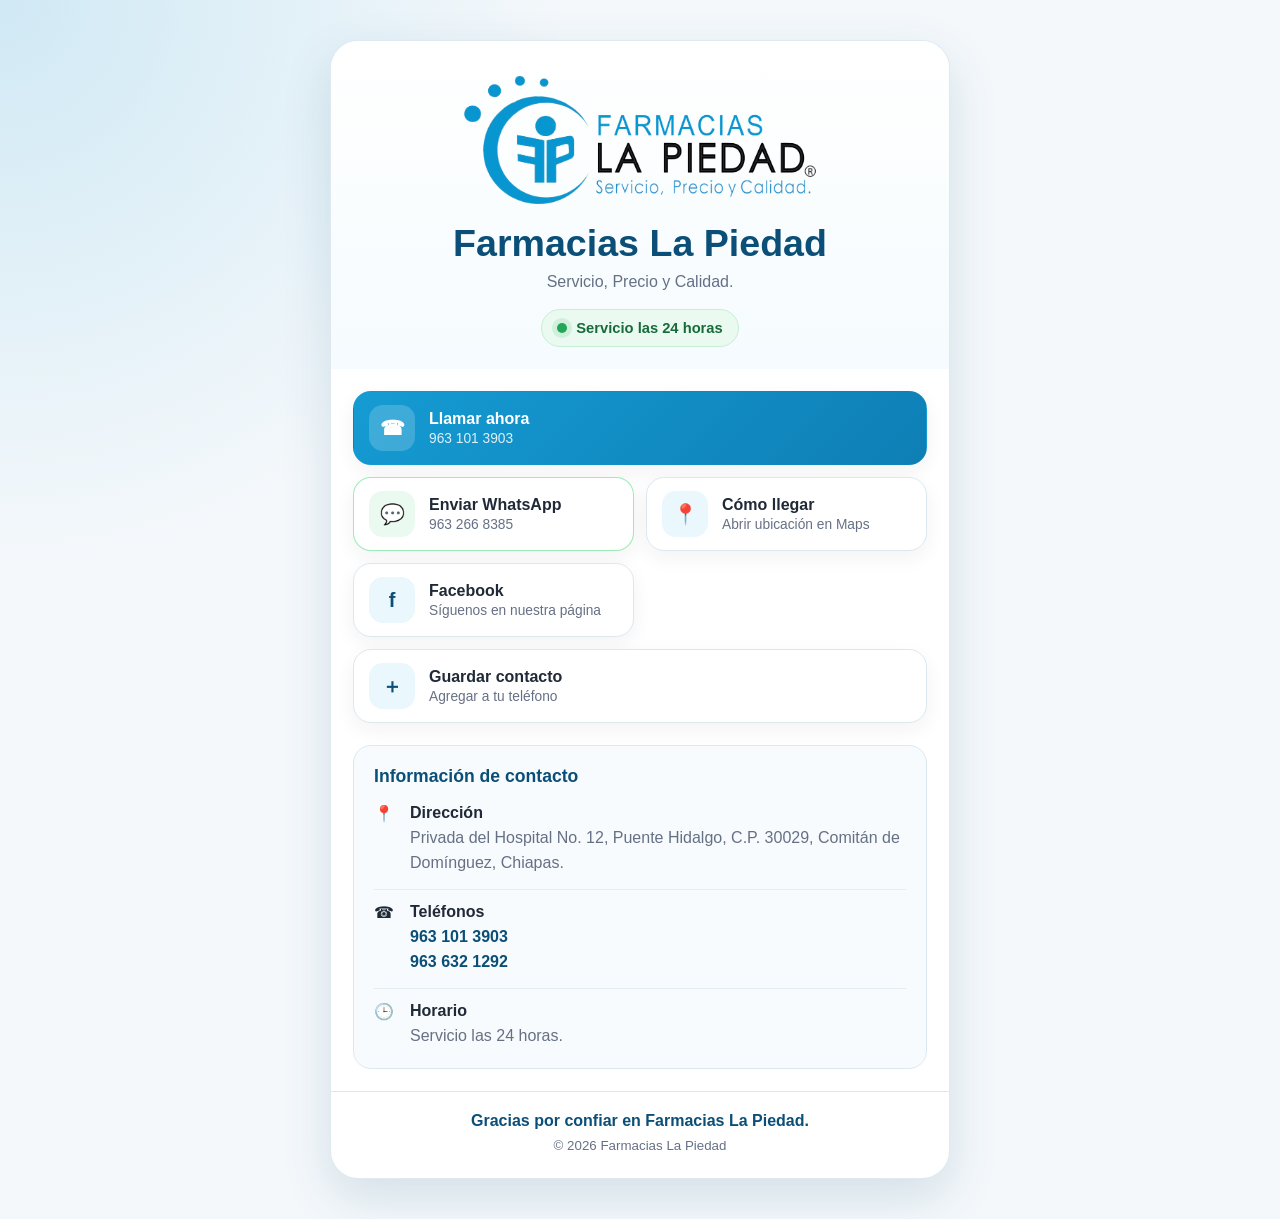
==== index.html @ 07b2859d "Agregar diseño base para la tarjeta digital" ====
<!DOCTYPE html>
<html lang="es">
<head>
    <meta charset="UTF-8">
    <meta name="viewport" content="width=device-width, initial-scale=1.0">

    <title>Farmacias La Piedad | Tarjeta digital</title>
    <meta name="description" content="Información de contacto de Farmacias La Piedad. Servicio las 24 horas en Comitán de Domínguez, Chiapas.">
    <meta name="theme-color" content="#159bd3">

    <link rel="stylesheet" href="css/estilos.css">
</head>
<body>
    <main class="pagina">
        <article class="tarjeta" aria-labelledby="nombre-negocio">
            <header class="encabezado">
                <img
                    class="logotipo"
                    src="img/logo.png"
                    alt="Logotipo de Farmacias La Piedad"
                >

                <h1 id="nombre-negocio">Farmacias La Piedad</h1>
                <p class="eslogan">Servicio, Precio y Calidad.</p>

                <div class="estado" aria-label="Servicio disponible las 24 horas">
                    <span class="estado__punto" aria-hidden="true"></span>
                    Servicio las 24 horas
                </div>
            </header>

            <section class="acciones" aria-label="Opciones de contacto">
                <a class="accion accion--principal" href="tel:+529631013903">
                    <span class="accion__icono" aria-hidden="true">☎</span>
                    <span>
                        <strong>Llamar ahora</strong>
                        <small>963 101 3903</small>
                    </span>
                </a>

                <a
                    class="accion accion--whatsapp"
                    href="https://wa.me/529632668385?text=Hola%2C%20quisiera%20solicitar%20informaci%C3%B3n."
                    target="_blank"
                    rel="noopener noreferrer"
                >
                    <span class="accion__icono" aria-hidden="true">💬</span>
                    <span>
                        <strong>Enviar WhatsApp</strong>
                        <small>963 266 8385</small>
                    </span>
                </a>

                <a
                    class="accion"
                    href="https://www.google.com/maps/search/?api=1&query=Privada%20del%20Hospital%20No.%2012%2C%20Puente%20Hidalgo%2C%2030029%2C%20Comit%C3%A1n%20de%20Dom%C3%ADnguez%2C%20Chiapas"
                    target="_blank"
                    rel="noopener noreferrer"
                >
                    <span class="accion__icono" aria-hidden="true">📍</span>
                    <span>
                        <strong>Cómo llegar</strong>
                        <small>Abrir ubicación en Maps</small>
                    </span>
                </a>

                <a
                    class="accion"
                    href="https://www.facebook.com/profile.php?id=100057173452224"
                    target="_blank"
                    rel="noopener noreferrer"
                >
                    <span class="accion__icono" aria-hidden="true">f</span>
                    <span>
                        <strong>Facebook</strong>
                        <small>Síguenos en nuestra página</small>
                    </span>
                </a>

                <a class="accion" href="contacto/FarmaciasLaPiedad.vcf" download>
                    <span class="accion__icono" aria-hidden="true">＋</span>
                    <span>
                        <strong>Guardar contacto</strong>
                        <small>Agregar a tu teléfono</small>
                    </span>
                </a>
            </section>

            <section class="informacion" aria-labelledby="titulo-informacion">
                <h2 id="titulo-informacion">Información de contacto</h2>

                <div class="dato">
                    <span aria-hidden="true">📍</span>
                    <div>
                        <strong>Dirección</strong>
                        <p>Privada del Hospital No. 12, Puente Hidalgo, C.P. 30029, Comitán de Domínguez, Chiapas.</p>
                    </div>
                </div>

                <div class="dato">
                    <span aria-hidden="true">☎</span>
                    <div>
                        <strong>Teléfonos</strong>
                        <p>
                            <a href="tel:+529631013903">963 101 3903</a><br>
                            <a href="tel:+529636321292">963 632 1292</a>
                        </p>
                    </div>
                </div>

                <div class="dato">
                    <span aria-hidden="true">🕒</span>
                    <div>
                        <strong>Horario</strong>
                        <p>Servicio las 24 horas.</p>
                    </div>
                </div>
            </section>

            <footer class="pie">
                <p>Gracias por confiar en Farmacias La Piedad.</p>
                <small>&copy; <span id="anio"></span> Farmacias La Piedad</small>
            </footer>
        </article>
    </main>

    <script src="js/app.js"></script>
</body>
</html>
---- css/estilos.css ----
/* ==========================================
   TARJETA DIGITAL - FARMACIAS LA PIEDAD
   Diseño mobile first
   ========================================== */

:root {
    --azul-principal: #159bd3;
    --azul-oscuro: #0b4f78;
    --azul-suave: #eaf7fd;
    --fondo: #f4f8fb;
    --blanco: #ffffff;
    --texto: #1f2937;
    --texto-secundario: #667085;
    --verde: #25d366;
    --borde: #dce8ef;
    --sombra: 0 18px 50px rgba(15, 77, 112, 0.14);
    --radio-grande: 28px;
    --radio: 18px;
}

* {
    box-sizing: border-box;
}

html {
    scroll-behavior: smooth;
}

body {
    margin: 0;
    min-height: 100vh;
    font-family: Arial, Helvetica, sans-serif;
    color: var(--texto);
    background:
        radial-gradient(circle at top left, rgba(21, 155, 211, 0.16), transparent 32%),
        var(--fondo);
}

a {
    color: inherit;
}

.pagina {
    width: 100%;
    min-height: 100vh;
    padding: 20px 14px;
    display: grid;
    place-items: center;
}

.tarjeta {
    width: min(100%, 520px);
    overflow: hidden;
    background: var(--blanco);
    border: 1px solid rgba(220, 232, 239, 0.9);
    border-radius: var(--radio-grande);
    box-shadow: var(--sombra);
}

.encabezado {
    padding: 30px 22px 22px;
    text-align: center;
    background: linear-gradient(180deg, #ffffff 0%, #f5fbfe 100%);
}

.logotipo {
    display: block;
    width: min(100%, 360px);
    max-height: 145px;
    margin: 0 auto 18px;
    object-fit: contain;
}

h1 {
    margin: 0;
    color: var(--azul-oscuro);
    font-size: clamp(1.7rem, 6vw, 2.35rem);
    line-height: 1.15;
}

.eslogan {
    margin: 8px 0 18px;
    color: var(--texto-secundario);
    font-size: 1rem;
}

.estado {
    display: inline-flex;
    align-items: center;
    gap: 9px;
    padding: 10px 15px;
    color: #176b3a;
    background: #eafaf0;
    border: 1px solid #c8efd5;
    border-radius: 999px;
    font-size: 0.92rem;
    font-weight: 700;
}

.estado__punto {
    width: 10px;
    height: 10px;
    background: #22a657;
    border-radius: 50%;
    box-shadow: 0 0 0 5px rgba(34, 166, 87, 0.13);
}

.acciones {
    padding: 22px;
    display: grid;
    gap: 12px;
}

.accion {
    min-height: 72px;
    padding: 13px 15px;
    display: flex;
    align-items: center;
    gap: 14px;
    color: var(--texto);
    text-decoration: none;
    background: var(--blanco);
    border: 1px solid var(--borde);
    border-radius: var(--radio);
    box-shadow: 0 7px 20px rgba(31, 41, 55, 0.055);
    transition: transform 180ms ease, box-shadow 180ms ease, border-color 180ms ease;
}

.accion:hover,
.accion:focus-visible {
    transform: translateY(-2px);
    border-color: var(--azul-principal);
    box-shadow: 0 12px 26px rgba(15, 77, 112, 0.12);
    outline: none;
}

.accion__icono {
    width: 46px;
    height: 46px;
    flex: 0 0 46px;
    display: grid;
    place-items: center;
    color: var(--azul-oscuro);
    background: var(--azul-suave);
    border-radius: 14px;
    font-size: 1.25rem;
    font-weight: 800;
}

.accion strong,
.accion small {
    display: block;
}

.accion strong {
    margin-bottom: 3px;
    font-size: 1rem;
}

.accion small {
    color: var(--texto-secundario);
    font-size: 0.86rem;
}

.accion--principal {
    color: var(--blanco);
    background: linear-gradient(135deg, var(--azul-principal), #0e7fb5);
    border-color: transparent;
}

.accion--principal small {
    color: rgba(255, 255, 255, 0.86);
}

.accion--principal .accion__icono {
    color: var(--blanco);
    background: rgba(255, 255, 255, 0.18);
}

.accion--whatsapp {
    border-color: rgba(37, 211, 102, 0.45);
}

.accion--whatsapp .accion__icono {
    color: #117a37;
    background: #eafaf0;
}

.informacion {
    margin: 0 22px 22px;
    padding: 20px;
    background: #f8fbfd;
    border: 1px solid var(--borde);
    border-radius: var(--radio);
}

.informacion h2 {
    margin: 0 0 17px;
    color: var(--azul-oscuro);
    font-size: 1.1rem;
}

.dato {
    display: grid;
    grid-template-columns: 26px 1fr;
    gap: 10px;
    padding: 13px 0;
    border-top: 1px solid #e3edf2;
}

.dato:first-of-type {
    padding-top: 0;
    border-top: 0;
}

.dato:last-of-type {
    padding-bottom: 0;
}

.dato strong {
    display: block;
    margin-bottom: 4px;
}

.dato p {
    margin: 0;
    color: var(--texto-secundario);
    line-height: 1.55;
}

.dato a {
    color: var(--azul-oscuro);
    font-weight: 700;
    text-decoration: none;
}

.pie {
    padding: 20px 22px 24px;
    text-align: center;
    color: var(--texto-secundario);
    border-top: 1px solid var(--borde);
}

.pie p {
    margin: 0 0 6px;
    color: var(--azul-oscuro);
    font-weight: 700;
}

@media (min-width: 700px) {
    .pagina {
        padding: 40px 20px;
    }

    .tarjeta {
        width: min(100%, 620px);
    }

    .acciones {
        grid-template-columns: 1fr 1fr;
    }

    .accion:first-child,
    .accion:last-child {
        grid-column: 1 / -1;
    }
}

@media (prefers-reduced-motion: reduce) {
    * {
        scroll-behavior: auto !important;
        transition: none !important;
    }
}
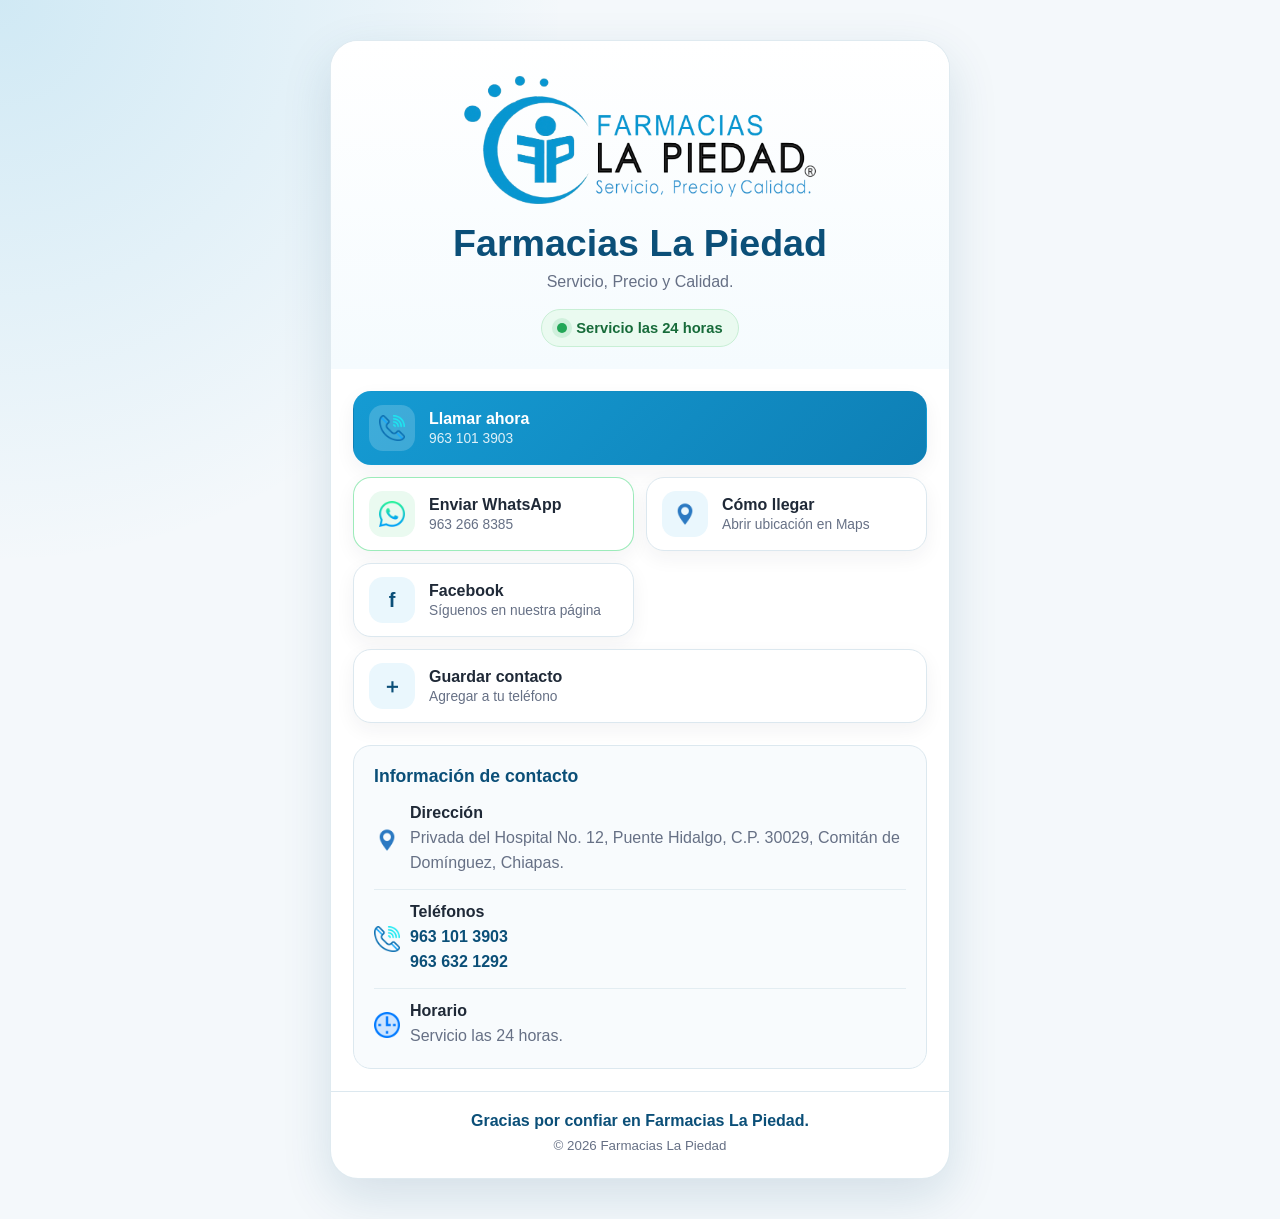
==== commit 742d6aa7: "Actualizar Iconos de la Tarjeta" ====
--- a/index.html
+++ b/index.html
@@ -1,129 +1,192 @@
-<!DOCTYPE html>
+<!doctype html>
 <html lang="es">
-<head>
-    <meta charset="UTF-8">
-    <meta name="viewport" content="width=device-width, initial-scale=1.0">
+  <head>
+    <meta charset="UTF-8" />
+    <meta name="viewport" content="width=device-width, initial-scale=1.0" />
+    <link rel="icon" type="image/png" href="img/favicon.png" />
+    <title>Farmacias La Piedad | Contacto</title>
+    <meta
+      name="description"
+      content="Información de contacto de Farmacias La Piedad. Servicio las 24 horas en Comitán de Domínguez, Chiapas."
+    />
+    <meta name="theme-color" content="#159bd3" />
 
-    <title>Farmacias La Piedad | Tarjeta digital</title>
+
+    <title>Farmacias La Piedad | Contacto </title>
     <meta name="description" content="Información de contacto de Farmacias La Piedad. Servicio las 24 horas en Comitán de Domínguez, Chiapas.">
     <meta name="theme-color" content="#159bd3">
 
     <link rel="stylesheet" href="css/estilos.css">
 </head>
 <body>
+
+    <link rel="stylesheet" href="css/estilos.css" />
+  </head>
+  <body>
+
     <main class="pagina">
-        <article class="tarjeta" aria-labelledby="nombre-negocio">
-            <header class="encabezado">
-                <img
-                    class="logotipo"
-                    src="img/logo.png"
-                    alt="Logotipo de Farmacias La Piedad"
-                >
+      <article class="tarjeta" aria-labelledby="nombre-negocio">
+        <header class="encabezado">
+          <img
+            class="logotipo"
+            src="img/logo.png"
+            alt="Logotipo de Farmacias La Piedad"
+          />
 
-                <h1 id="nombre-negocio">Farmacias La Piedad</h1>
-                <p class="eslogan">Servicio, Precio y Calidad.</p>
+          <h1 id="nombre-negocio">Farmacias La Piedad</h1>
+          <p class="eslogan">Servicio, Precio y Calidad.</p>
 
-                <div class="estado" aria-label="Servicio disponible las 24 horas">
-                    <span class="estado__punto" aria-hidden="true"></span>
-                    Servicio las 24 horas
-                </div>
-            </header>
+          <div class="estado" aria-label="Servicio disponible las 24 horas">
+            <span class="estado__punto" aria-hidden="true"></span>
+            Servicio las 24 horas
+          </div>
+        </header>
 
-            <section class="acciones" aria-label="Opciones de contacto">
-                <a class="accion accion--principal" href="tel:+529631013903">
-                    <span class="accion__icono" aria-hidden="true">☎</span>
-                    <span>
-                        <strong>Llamar ahora</strong>
-                        <small>963 101 3903</small>
-                    </span>
-                </a>
+        <section class="acciones" aria-label="Opciones de contacto">
+          <a class="accion accion--principal" href="tel:+529631013903">
+            <span class="accion__icono" aria-hidden="true">
+              <img
+                src="img/iconos/llamada.png"
+                alt=""
+                class="accion__imagen-icono"
+              />
+            </span>
 
-                <a
-                    class="accion accion--whatsapp"
-                    href="https://wa.me/529632668385?text=Hola%2C%20quisiera%20solicitar%20informaci%C3%B3n."
-                    target="_blank"
-                    rel="noopener noreferrer"
-                >
-                    <span class="accion__icono" aria-hidden="true">💬</span>
-                    <span>
-                        <strong>Enviar WhatsApp</strong>
-                        <small>963 266 8385</small>
-                    </span>
-                </a>
+            <span>
+              <strong>Llamar ahora</strong>
+              <small>963 101 3903</small>
+            </span>
+          </a>
 
-                <a
-                    class="accion"
-                    href="https://www.google.com/maps/search/?api=1&query=Privada%20del%20Hospital%20No.%2012%2C%20Puente%20Hidalgo%2C%2030029%2C%20Comit%C3%A1n%20de%20Dom%C3%ADnguez%2C%20Chiapas"
-                    target="_blank"
-                    rel="noopener noreferrer"
-                >
-                    <span class="accion__icono" aria-hidden="true">📍</span>
-                    <span>
-                        <strong>Cómo llegar</strong>
-                        <small>Abrir ubicación en Maps</small>
-                    </span>
-                </a>
+          <a
+            class="accion accion--whatsapp"
+            href="https://wa.me/529632668385?text=Hola%2C%20quisiera%20solicitar%20informaci%C3%B3n."
+            target="_blank"
+            rel="noopener noreferrer"
+          >
+            <span class="accion__icono" aria-hidden="true">
+              <img
+                src="img/iconos/whatsapp.png"
+                alt=""
+                class="accion__imagen-icono"
+              />
+            </span>
+            <span>
+              <strong>Enviar WhatsApp</strong>
+              <small>963 266 8385</small>
+            </span>
+          </a>
 
-                <a
-                    class="accion"
-                    href="https://www.facebook.com/profile.php?id=100057173452224"
-                    target="_blank"
-                    rel="noopener noreferrer"
-                >
-                    <span class="accion__icono" aria-hidden="true">f</span>
-                    <span>
-                        <strong>Facebook</strong>
-                        <small>Síguenos en nuestra página</small>
-                    </span>
-                </a>
+          <a
+            class="accion"
+            href="https://www.google.com/maps/search/?api=1&query=Privada%20del%20Hospital%20No.%2012%2C%20Puente%20Hidalgo%2C%2030029%2C%20Comit%C3%A1n%20de%20Dom%C3%ADnguez%2C%20Chiapas"
+            target="_blank"
+            rel="noopener noreferrer"
+          >
+            <span class="accion__icono" aria-hidden="true">
+              <img
+                src="img/iconos/ubicacion.png"
+                alt=""
+                class="accion__imagen-icono"
+              />
+            </span>
+            <span>
+              <strong>Cómo llegar</strong>
+              <small>Abrir ubicación en Maps</small>
+            </span>
+          </a>
 
-                <a class="accion" href="contacto/FarmaciasLaPiedad.vcf" download>
-                    <span class="accion__icono" aria-hidden="true">＋</span>
-                    <span>
-                        <strong>Guardar contacto</strong>
-                        <small>Agregar a tu teléfono</small>
-                    </span>
-                </a>
-            </section>
+          <a
+            class="accion"
+            href="https://www.facebook.com/profile.php?id=100057173452224"
+            target="_blank"
+            rel="noopener noreferrer"
+          >
+            <span class="accion__icono" aria-hidden="true">f</span>
+            <span>
+              <strong>Facebook</strong>
+              <small>Síguenos en nuestra página</small>
+            </span>
+          </a>
 
-            <section class="informacion" aria-labelledby="titulo-informacion">
-                <h2 id="titulo-informacion">Información de contacto</h2>
+          <a class="accion" href="contacto/FarmaciasLaPiedad.vcf" download>
+            <span class="accion__icono" aria-hidden="true">＋</span>
+            <span>
+              <strong>Guardar contacto</strong>
+              <small>Agregar a tu teléfono</small>
+            </span>
+          </a>
+        </section>
 
-                <div class="dato">
-                    <span aria-hidden="true">📍</span>
-                    <div>
-                        <strong>Dirección</strong>
-                        <p>Privada del Hospital No. 12, Puente Hidalgo, C.P. 30029, Comitán de Domínguez, Chiapas.</p>
-                    </div>
-                </div>
+        <section class="informacion" aria-labelledby="titulo-informacion">
+          <h2 id="titulo-informacion">Información de contacto</h2>
 
-                <div class="dato">
-                    <span aria-hidden="true">☎</span>
-                    <div>
-                        <strong>Teléfonos</strong>
-                        <p>
-                            <a href="tel:+529631013903">963 101 3903</a><br>
-                            <a href="tel:+529636321292">963 632 1292</a>
-                        </p>
-                    </div>
-                </div>
+          <div class="dato">
+            <span class="dato__icono" aria-hidden="true">
+              <img
+                src="img/iconos/ubicacion.png"
+                alt=""
+                class="dato__imagen-icono"
+              />
+            </span>
+            <div>
+              <strong>Dirección</strong>
+              <p>
+                Privada del Hospital No. 12, Puente Hidalgo, C.P. 30029, Comitán
+                de Domínguez, Chiapas.
+              </p>
+            </div>
+          </div>
 
-                <div class="dato">
-                    <span aria-hidden="true">🕒</span>
-                    <div>
-                        <strong>Horario</strong>
-                        <p>Servicio las 24 horas.</p>
-                    </div>
-                </div>
-            </section>
+          <div class="dato">
+            <span class="dato__icono" aria-hidden="true">
+              <img
+                src="img/iconos/llamada.png"
+                alt=""
+                class="dato__imagen-icono"
+              />
+            </span>
+            <div>
+              <strong>Teléfonos</strong>
+              <p>
+                <a href="tel:+529631013903">963 101 3903</a><br />
+                <a href="tel:+529636321292">963 632 1292</a>
+              </p>
+            </div>
+          </div>
 
-            <footer class="pie">
-                <p>Gracias por confiar en Farmacias La Piedad.</p>
-                <small>&copy; <span id="anio"></span> Farmacias La Piedad</small>
-            </footer>
-        </article>
+          <div class="dato">
+            <span class="dato__icono" aria-hidden="true">
+              <img
+                src="img/iconos/reloj.png"
+                alt=""
+                class="dato__imagen-icono"
+              />
+            </span>
+            <div>
+              <strong>Horario</strong>
+              <p>Servicio las 24 horas.</p>
+            </div>
+          </div>
+        </section>
+        <!-- 
+        <section class="acciones" aria-label="Documento-de-descarga">
+          <a class="accion" href="sucursales.html">
+            <span class="accion__icono" aria-hidden="true">📍</span>
+
+         <span>        
+              <strong>Nuestras sucursales</strong>
+              <small>Encuentra la más cercana</small>
+            </span>
+          </a>
+        </section>-->
+        <footer class="pie">
+          <p>Gracias por confiar en Farmacias La Piedad.</p>
+          <small>&copy; <span id="anio"></span> Farmacias La Piedad</small>
+        </footer>
+      </article>
     </main>
 
     <script src="js/app.js"></script>
-</body>
+  </body>
 </html>
--- a/css/estilos.css
+++ b/css/estilos.css
@@ -168,6 +168,14 @@
     border-color: transparent;
 }
 
+.accion--principaldesc {
+    color: var(--blanco);
+    background: linear-gradient(135deg, var(--azul-principal), #d855a1);
+    border-color: transparent;
+}
+
+
+
 .accion--principal small {
     color: rgba(255, 255, 255, 0.86);
 }
@@ -184,6 +192,35 @@
 .accion--whatsapp .accion__icono {
     color: #117a37;
     background: #eafaf0;
+}
+
+/* ==========================================
+   iconos agregados
+   ========================================== */
+.accion__imagen-icono {
+    width: 26px;
+    height: 26px;
+
+    object-fit: contain;
+
+    display: block;
+}
+
+.dato__icono {
+    display: flex;
+    align-items: center;
+    justify-content: center;
+
+    flex-shrink: 0;
+}
+
+
+.dato__imagen-icono {
+    width: 26px;
+    height: 26px;
+
+    object-fit: contain;
+    display: block;
 }
 
 .informacion {
--- a/css/estilos.css
+++ b/css/estilos.css
@@ -168,6 +168,14 @@
     border-color: transparent;
 }
 
+.accion--principaldesc {
+    color: var(--blanco);
+    background: linear-gradient(135deg, var(--azul-principal), #d855a1);
+    border-color: transparent;
+}
+
+
+
 .accion--principal small {
     color: rgba(255, 255, 255, 0.86);
 }
@@ -184,6 +192,35 @@
 .accion--whatsapp .accion__icono {
     color: #117a37;
     background: #eafaf0;
+}
+
+/* ==========================================
+   iconos agregados
+   ========================================== */
+.accion__imagen-icono {
+    width: 26px;
+    height: 26px;
+
+    object-fit: contain;
+
+    display: block;
+}
+
+.dato__icono {
+    display: flex;
+    align-items: center;
+    justify-content: center;
+
+    flex-shrink: 0;
+}
+
+
+.dato__imagen-icono {
+    width: 26px;
+    height: 26px;
+
+    object-fit: contain;
+    display: block;
 }
 
 .informacion {
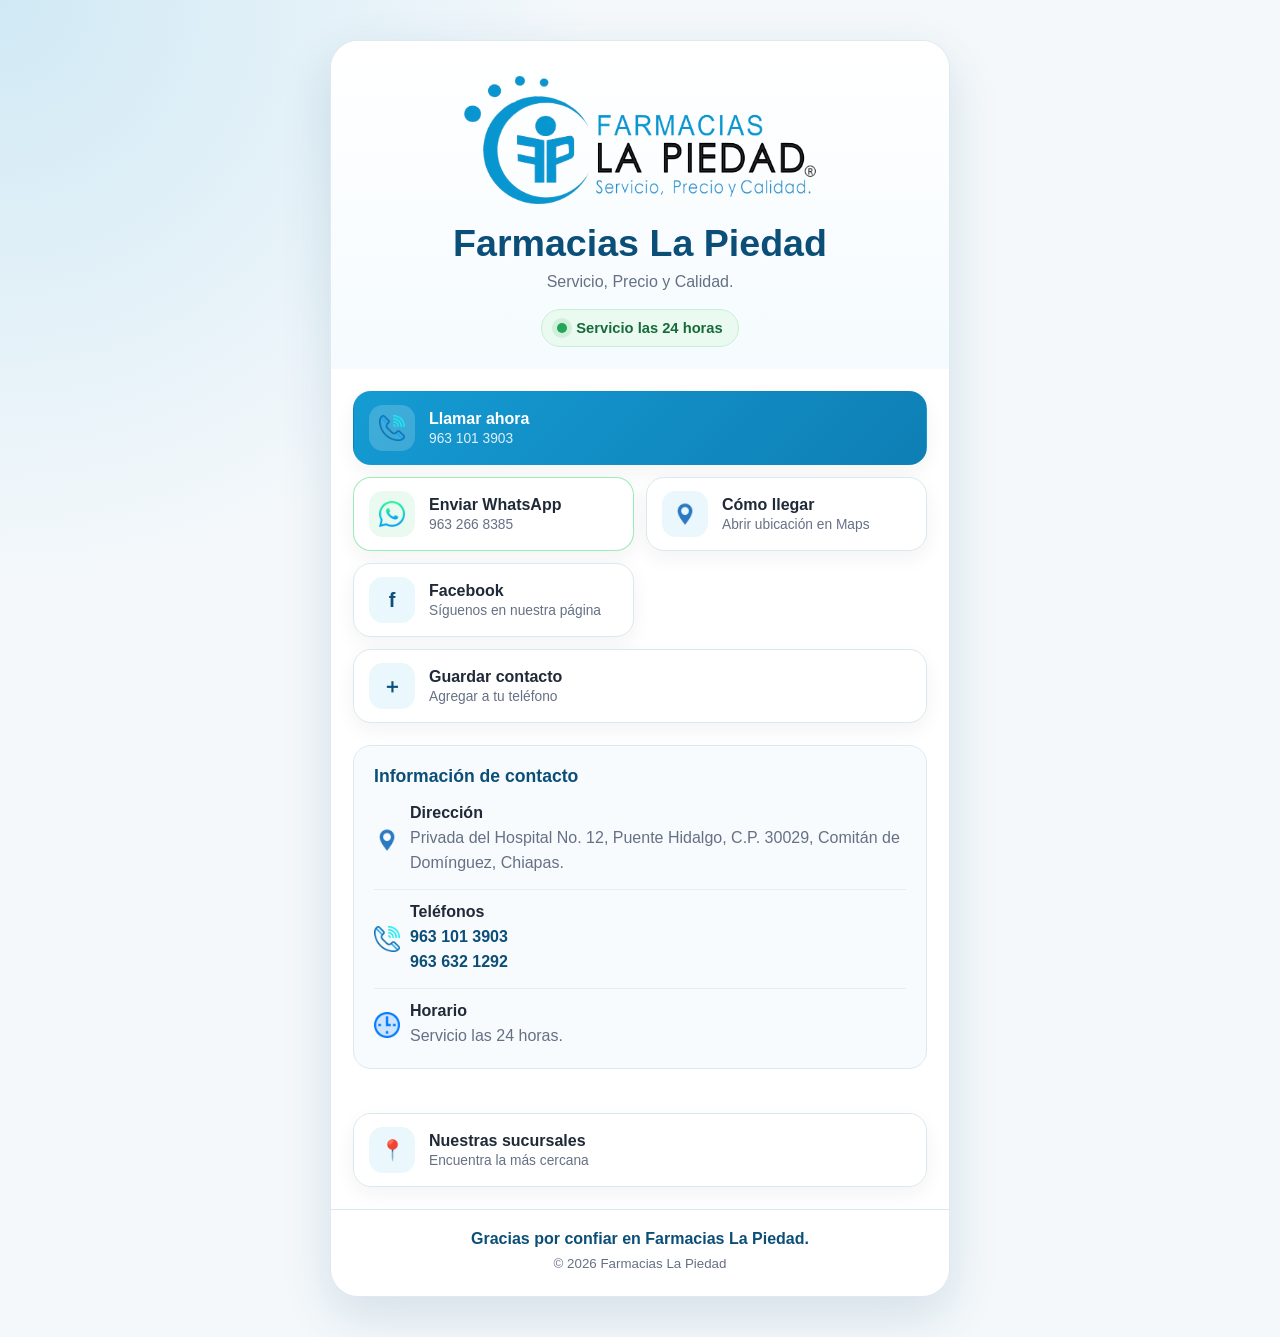
==== commit 75238ceb: "Actualizar Datos de Sucursales y Diseño" ====
--- a/index.html
+++ b/index.html
@@ -23,7 +23,6 @@
     <link rel="stylesheet" href="css/estilos.css" />
   </head>
   <body>
-
     <main class="pagina">
       <article class="tarjeta" aria-labelledby="nombre-negocio">
         <header class="encabezado">
@@ -169,7 +168,7 @@
             </div>
           </div>
         </section>
-        <!-- 
+       
         <section class="acciones" aria-label="Documento-de-descarga">
           <a class="accion" href="sucursales.html">
             <span class="accion__icono" aria-hidden="true">📍</span>
@@ -179,7 +178,7 @@
               <small>Encuentra la más cercana</small>
             </span>
           </a>
-        </section>-->
+        </section>
         <footer class="pie">
           <p>Gracias por confiar en Farmacias La Piedad.</p>
           <small>&copy; <span id="anio"></span> Farmacias La Piedad</small>
--- a/css/estilos.css
+++ b/css/estilos.css
@@ -200,9 +200,7 @@
 .accion__imagen-icono {
     width: 26px;
     height: 26px;
-
     object-fit: contain;
-
     display: block;
 }
 
@@ -210,7 +208,6 @@
     display: flex;
     align-items: center;
     justify-content: center;
-
     flex-shrink: 0;
 }
 
@@ -218,7 +215,6 @@
 .dato__imagen-icono {
     width: 26px;
     height: 26px;
-
     object-fit: contain;
     display: block;
 }
--- a/css/estilos.css
+++ b/css/estilos.css
@@ -200,9 +200,7 @@
 .accion__imagen-icono {
     width: 26px;
     height: 26px;
-
     object-fit: contain;
-
     display: block;
 }
 
@@ -210,7 +208,6 @@
     display: flex;
     align-items: center;
     justify-content: center;
-
     flex-shrink: 0;
 }
 
@@ -218,7 +215,6 @@
 .dato__imagen-icono {
     width: 26px;
     height: 26px;
-
     object-fit: contain;
     display: block;
 }
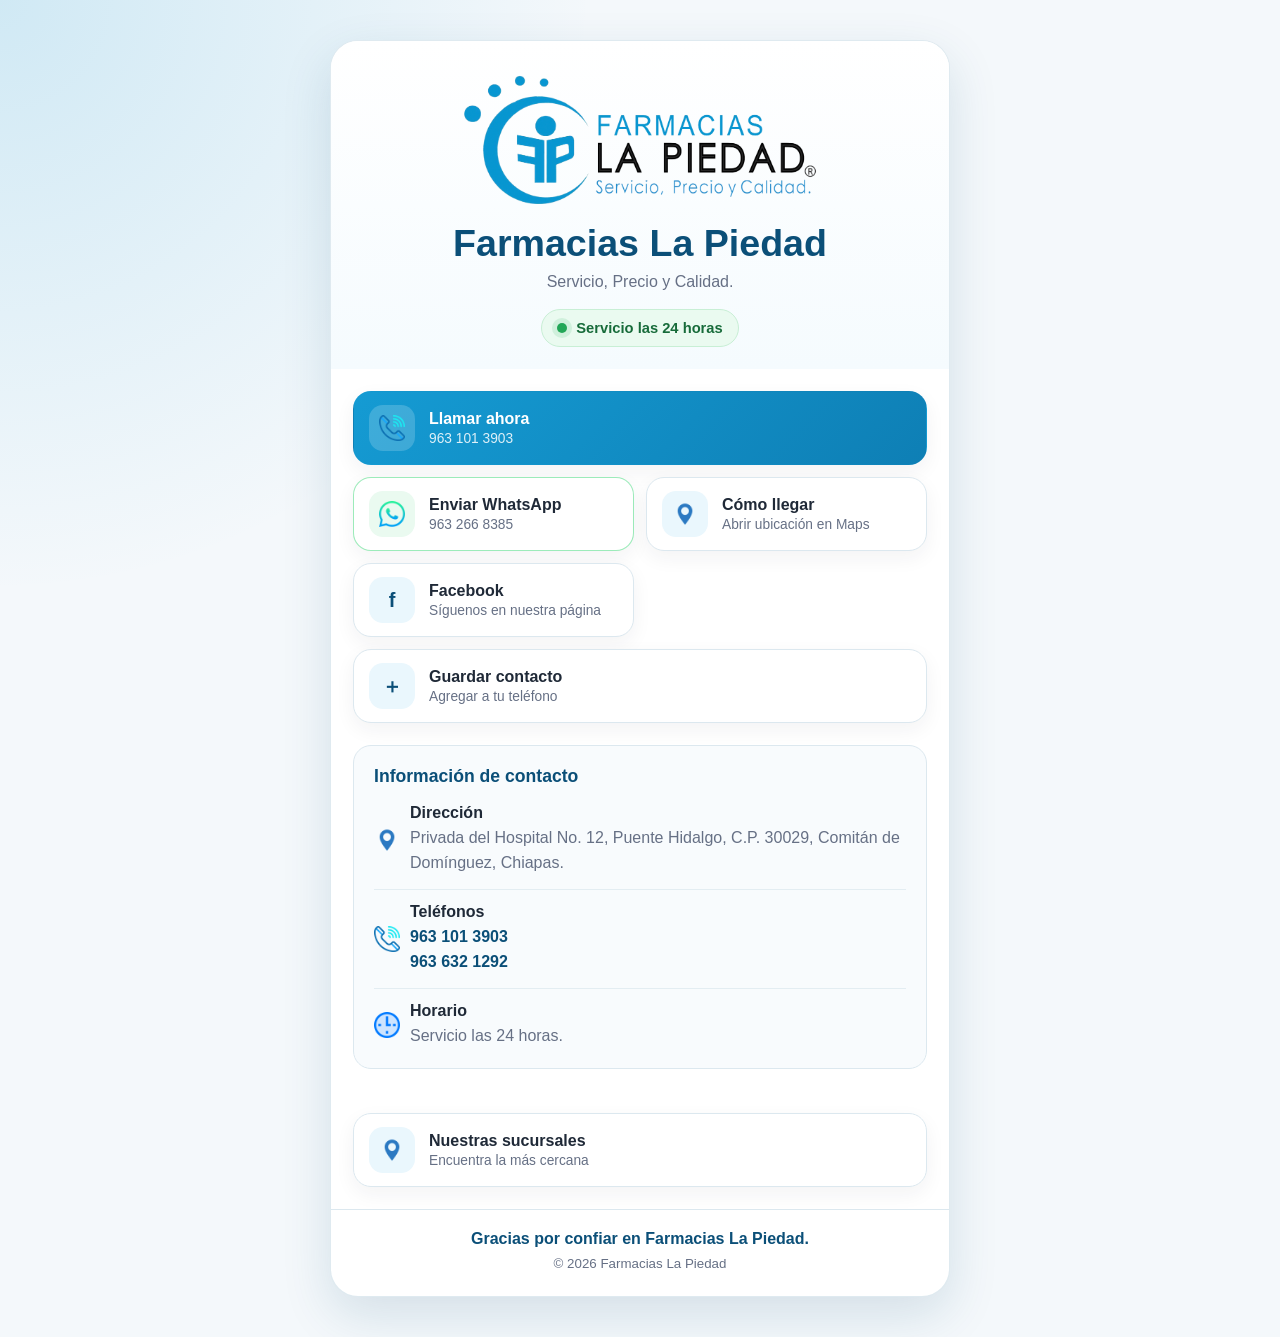
==== commit 432e030a: "Actulizacion Boton Ubicacion" ====
--- a/index.html
+++ b/index.html
@@ -171,7 +171,10 @@
        
         <section class="acciones" aria-label="Documento-de-descarga">
           <a class="accion" href="sucursales.html">
-            <span class="accion__icono" aria-hidden="true">📍</span>
+            <span class="accion__icono" aria-hidden="true">
+              <img src="img/iconos/ubicacion.png"
+                alt=""class="accion__imagen-icono" />
+            </span>
 
          <span>        
               <strong>Nuestras sucursales</strong>
